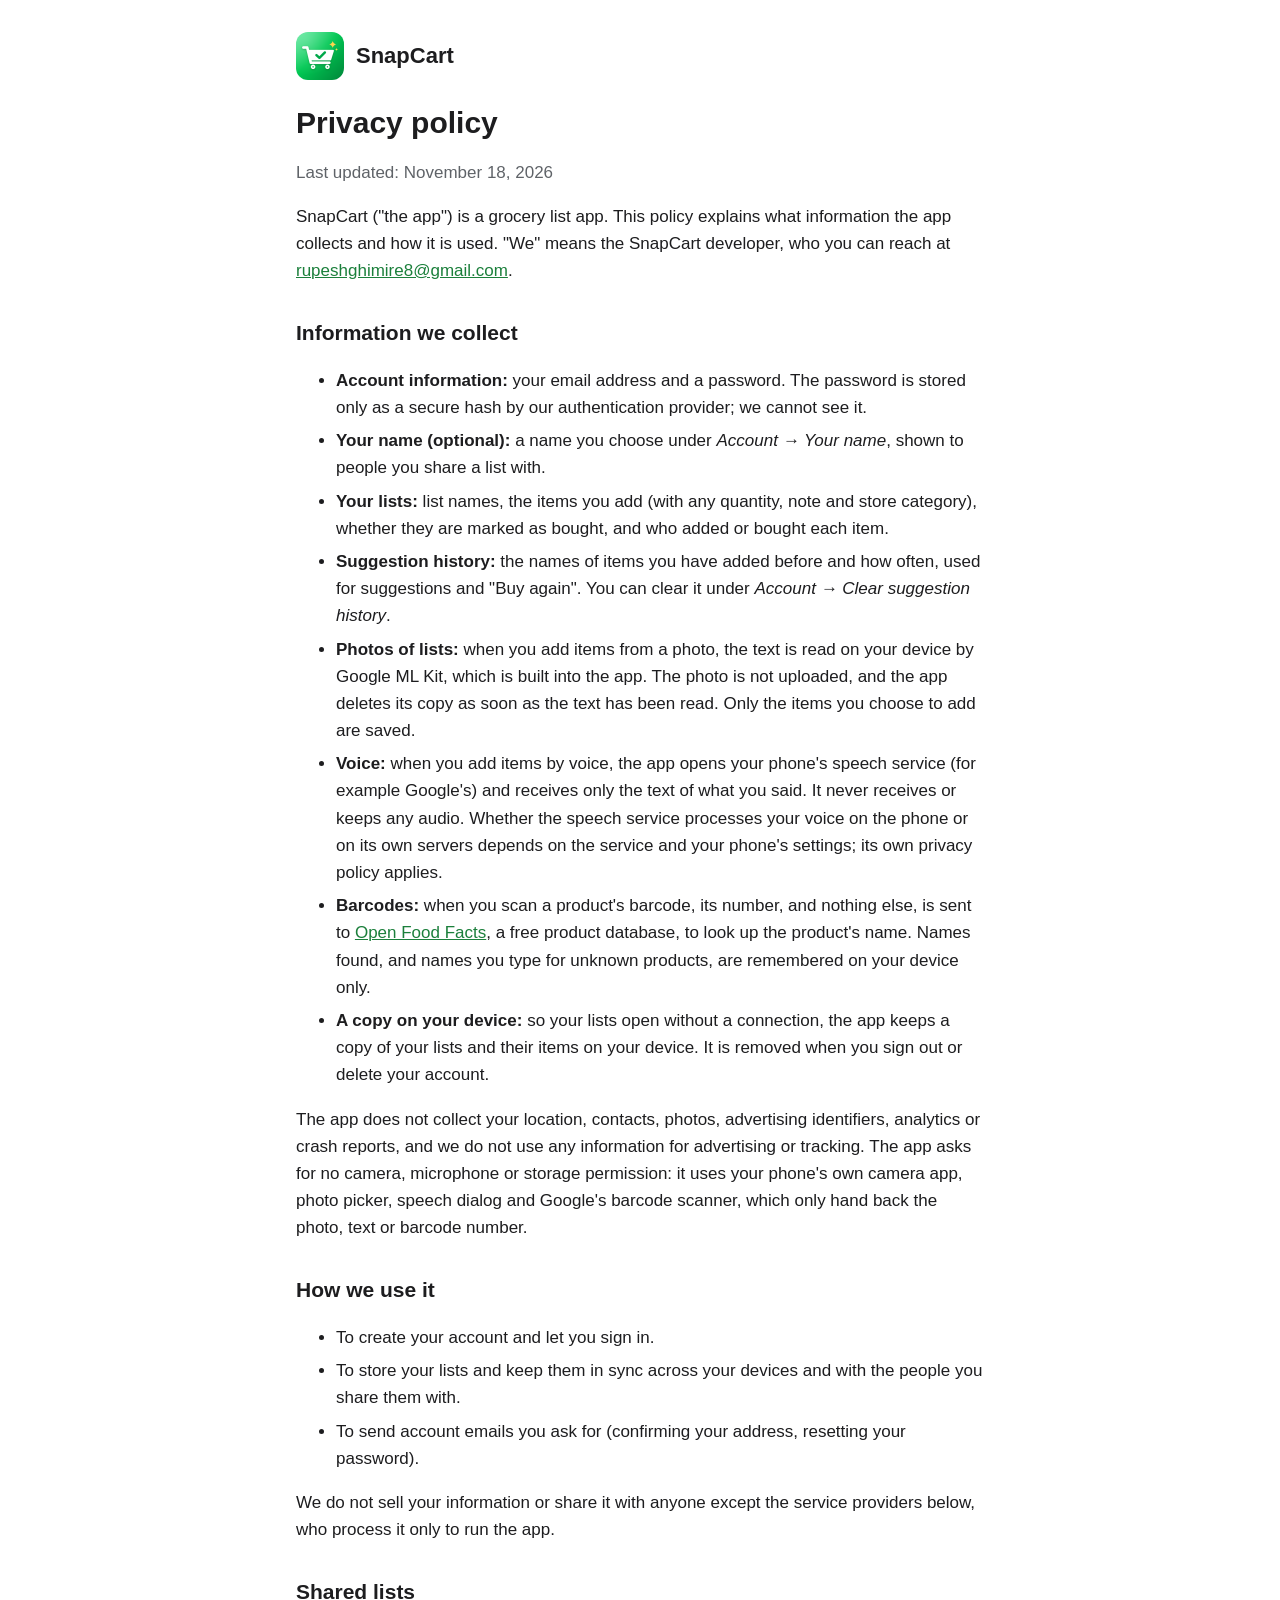
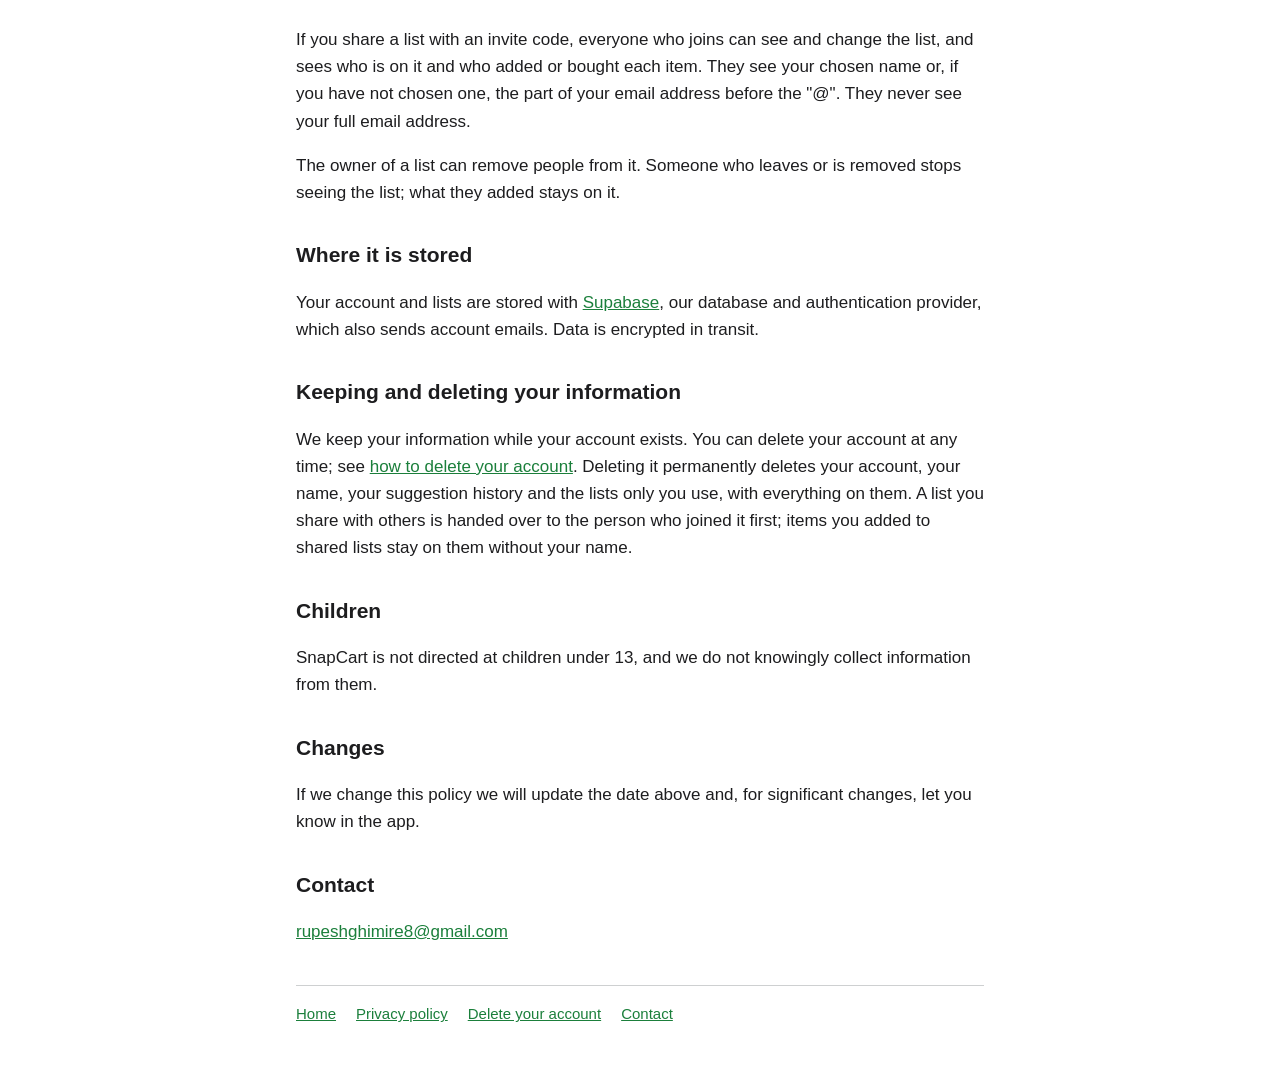
==== privacy.html @ eae43c6d "SnapCart website: privacy policy and account deletion page Co-Authored-By: Claude Opus 5.5 <noreply@" ====
<!doctype html>
<html lang="en">
<head>
<meta charset="utf-8">
<meta name="viewport" content="width=device-width, initial-scale=1">
<link rel="icon" href="icon.png">
<link rel="stylesheet" href="style.css">
<title>SnapCart privacy policy</title>
</head>
<body><main>
<header><img src="icon.png" alt=""><a href="./">SnapCart</a></header>
<h1>Privacy policy</h1>
<p class="muted">Last updated: November 18, 2026</p>
<p>SnapCart ("the app") is a grocery list app. This policy explains what information the app collects and how it is used. "We" means the SnapCart developer, who you can reach at <a href="mailto:rupeshghimire8@gmail.com">rupeshghimire8@gmail.com</a>.</p>

<h2>Information we collect</h2>
<ul>
<li><strong>Account information:</strong> your email address and a password. The password is stored only as a secure hash by our authentication provider; we cannot see it.</li>
<li><strong>Your name (optional):</strong> a name you choose under <em>Account → Your name</em>, shown to people you share a list with.</li>
<li><strong>Your lists:</strong> list names, the items you add (with any quantity, note and store category), whether they are marked as bought, and who added or bought each item.</li>
<li><strong>Suggestion history:</strong> the names of items you have added before and how often, used for suggestions and "Buy again". You can clear it under <em>Account → Clear suggestion history</em>.</li>
<li><strong>Photos of lists:</strong> when you add items from a photo, the text is read on your device by Google ML Kit, which is built into the app. The photo is not uploaded, and the app deletes its copy as soon as the text has been read. Only the items you choose to add are saved.</li>
<li><strong>Voice:</strong> when you add items by voice, the app opens your phone's speech service (for example Google's) and receives only the text of what you said. It never receives or keeps any audio. Whether the speech service processes your voice on the phone or on its own servers depends on the service and your phone's settings; its own privacy policy applies.</li>
<li><strong>Barcodes:</strong> when you scan a product's barcode, its number, and nothing else, is sent to <a href="https://world.openfoodfacts.org">Open Food Facts</a>, a free product database, to look up the product's name. Names found, and names you type for unknown products, are remembered on your device only.</li>
<li><strong>A copy on your device:</strong> so your lists open without a connection, the app keeps a copy of your lists and their items on your device. It is removed when you sign out or delete your account.</li>
</ul>
<p>The app does not collect your location, contacts, photos, advertising identifiers, analytics or crash reports, and we do not use any information for advertising or tracking. The app asks for no camera, microphone or storage permission: it uses your phone's own camera app, photo picker, speech dialog and Google's barcode scanner, which only hand back the photo, text or barcode number.</p>

<h2>How we use it</h2>
<ul>
<li>To create your account and let you sign in.</li>
<li>To store your lists and keep them in sync across your devices and with the people you share them with.</li>
<li>To send account emails you ask for (confirming your address, resetting your password).</li>
</ul>
<p>We do not sell your information or share it with anyone except the service providers below, who process it only to run the app.</p>

<h2>Shared lists</h2>
<p>If you share a list with an invite code, everyone who joins can see and change the list, and sees who is on it and who added or bought each item. They see your chosen name or, if you have not chosen one, the part of your email address before the "@". They never see your full email address.</p>
<p>The owner of a list can remove people from it. Someone who leaves or is removed stops seeing the list; what they added stays on it.</p>

<h2>Where it is stored</h2>
<p>Your account and lists are stored with <a href="https://supabase.com">Supabase</a>, our database and authentication provider, which also sends account emails. Data is encrypted in transit.</p>

<h2>Keeping and deleting your information</h2>
<p>We keep your information while your account exists. You can delete your account at any time; see <a href="delete-account.html">how to delete your account</a>. Deleting it permanently deletes your account, your name, your suggestion history and the lists only you use, with everything on them. A list you share with others is handed over to the person who joined it first; items you added to shared lists stay on them without your name.</p>

<h2>Children</h2>
<p>SnapCart is not directed at children under 13, and we do not knowingly collect information from them.</p>

<h2>Changes</h2>
<p>If we change this policy we will update the date above and, for significant changes, let you know in the app.</p>

<h2>Contact</h2>
<p><a href="mailto:rupeshghimire8@gmail.com">rupeshghimire8@gmail.com</a></p>
<nav><a href="./">Home</a><a href="privacy.html">Privacy policy</a><a href="delete-account.html">Delete your account</a><a href="mailto:rupeshghimire8@gmail.com">Contact</a></nav>
</main></body>
</html>
---- style.css ----
:root { --green: #1b7f3b; --text: #1d1d1f; --muted: #5f6368; --bg: #ffffff; --card: #f3f6f2; }
@media (prefers-color-scheme: dark) {
  :root { --green: #6fd38c; --text: #ececec; --muted: #a8adb3; --bg: #121412; --card: #1c211c; }
}
* { box-sizing: border-box; }
body { margin: 0; background: var(--bg); color: var(--text);
  font: 17px/1.6 -apple-system, BlinkMacSystemFont, "Segoe UI", Roboto, Helvetica, Arial, sans-serif; }
main { max-width: 720px; margin: 0 auto; padding: 32px 16px 64px; }
header { display: flex; align-items: center; gap: 12px; margin-bottom: 8px; }
header img { width: 48px; height: 48px; border-radius: 12px; }
header a { color: var(--text); text-decoration: none; font-weight: 700; font-size: 22px; }
h1 { font-size: 30px; line-height: 1.25; margin: 24px 0 8px; }
h2 { font-size: 21px; margin: 32px 0 8px; }
a { color: var(--green); }
.muted { color: var(--muted); }
.card { background: var(--card); border-radius: 12px; padding: 16px 20px; margin: 16px 0; }
ol li, ul li { margin: 6px 0; }
nav { display: flex; gap: 20px; flex-wrap: wrap; margin-top: 40px; padding-top: 16px;
  border-top: 1px solid color-mix(in srgb, var(--muted) 30%, transparent); font-size: 15px; }
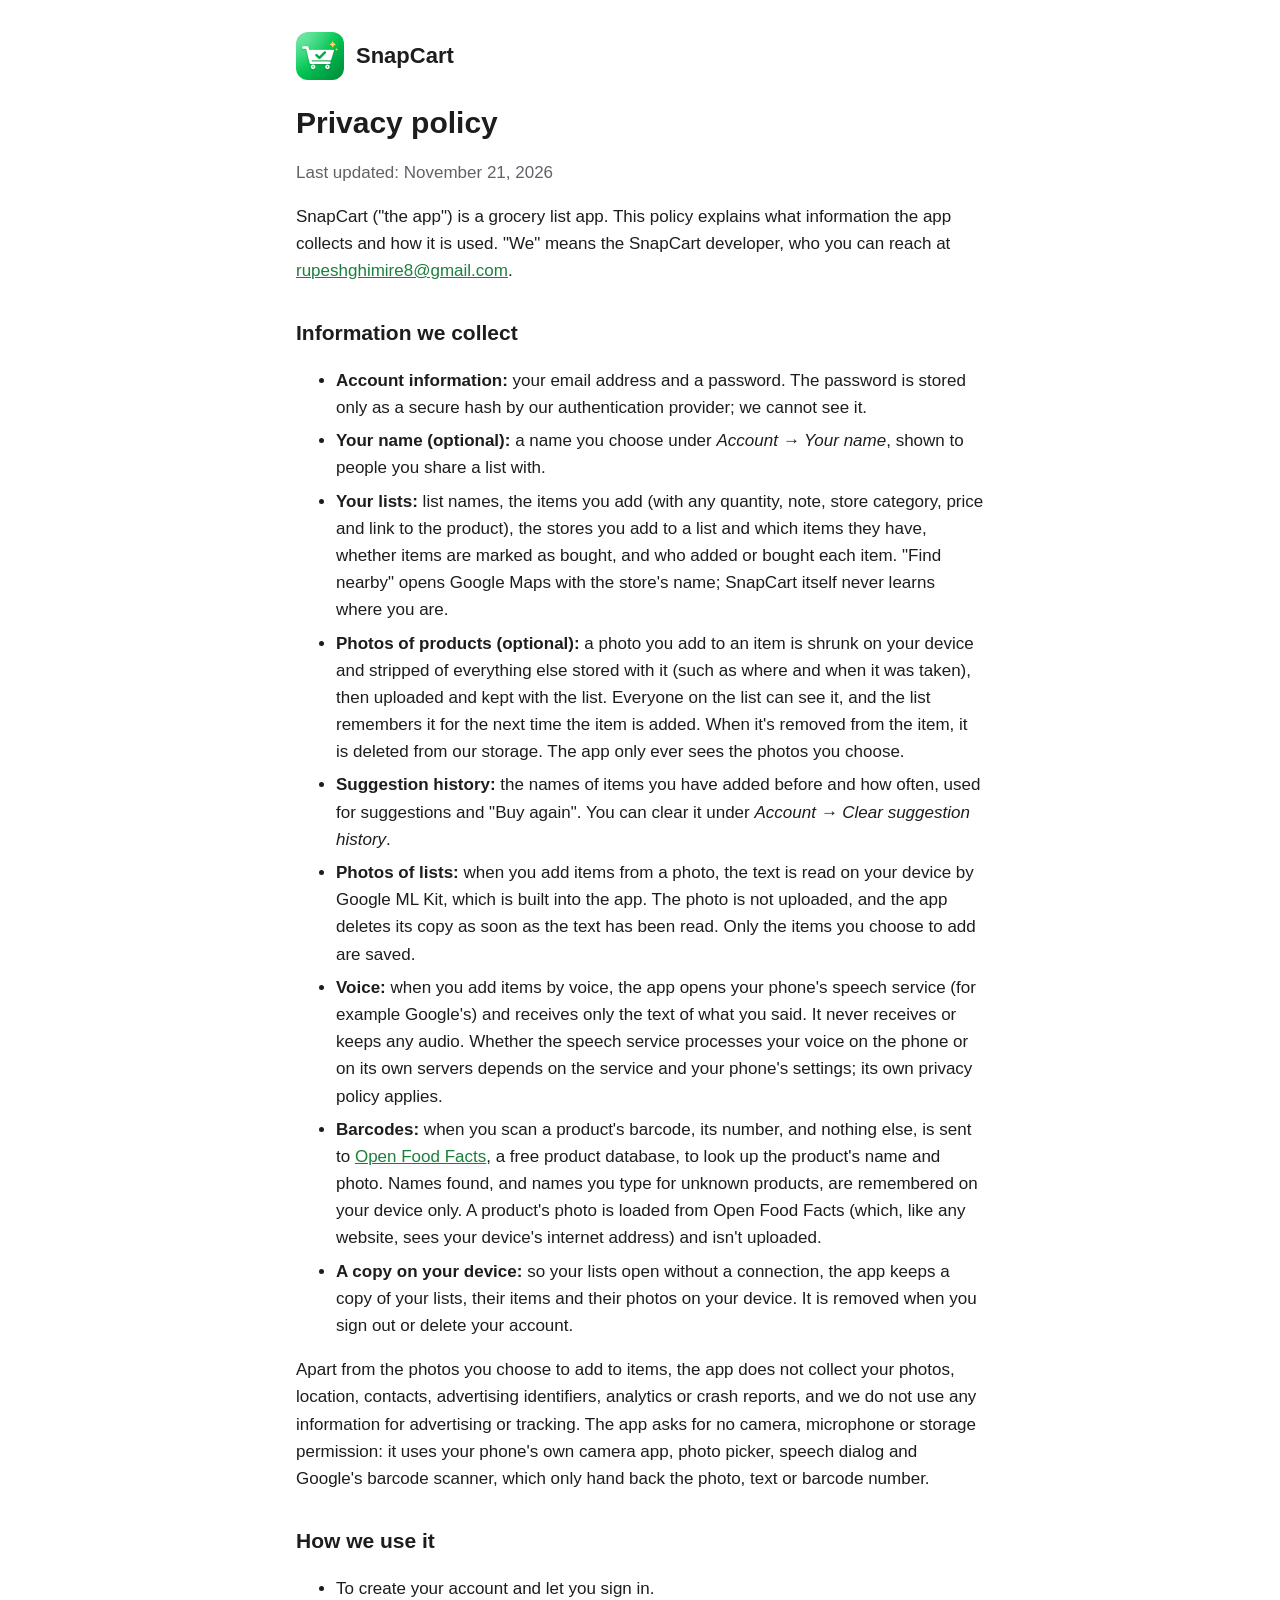
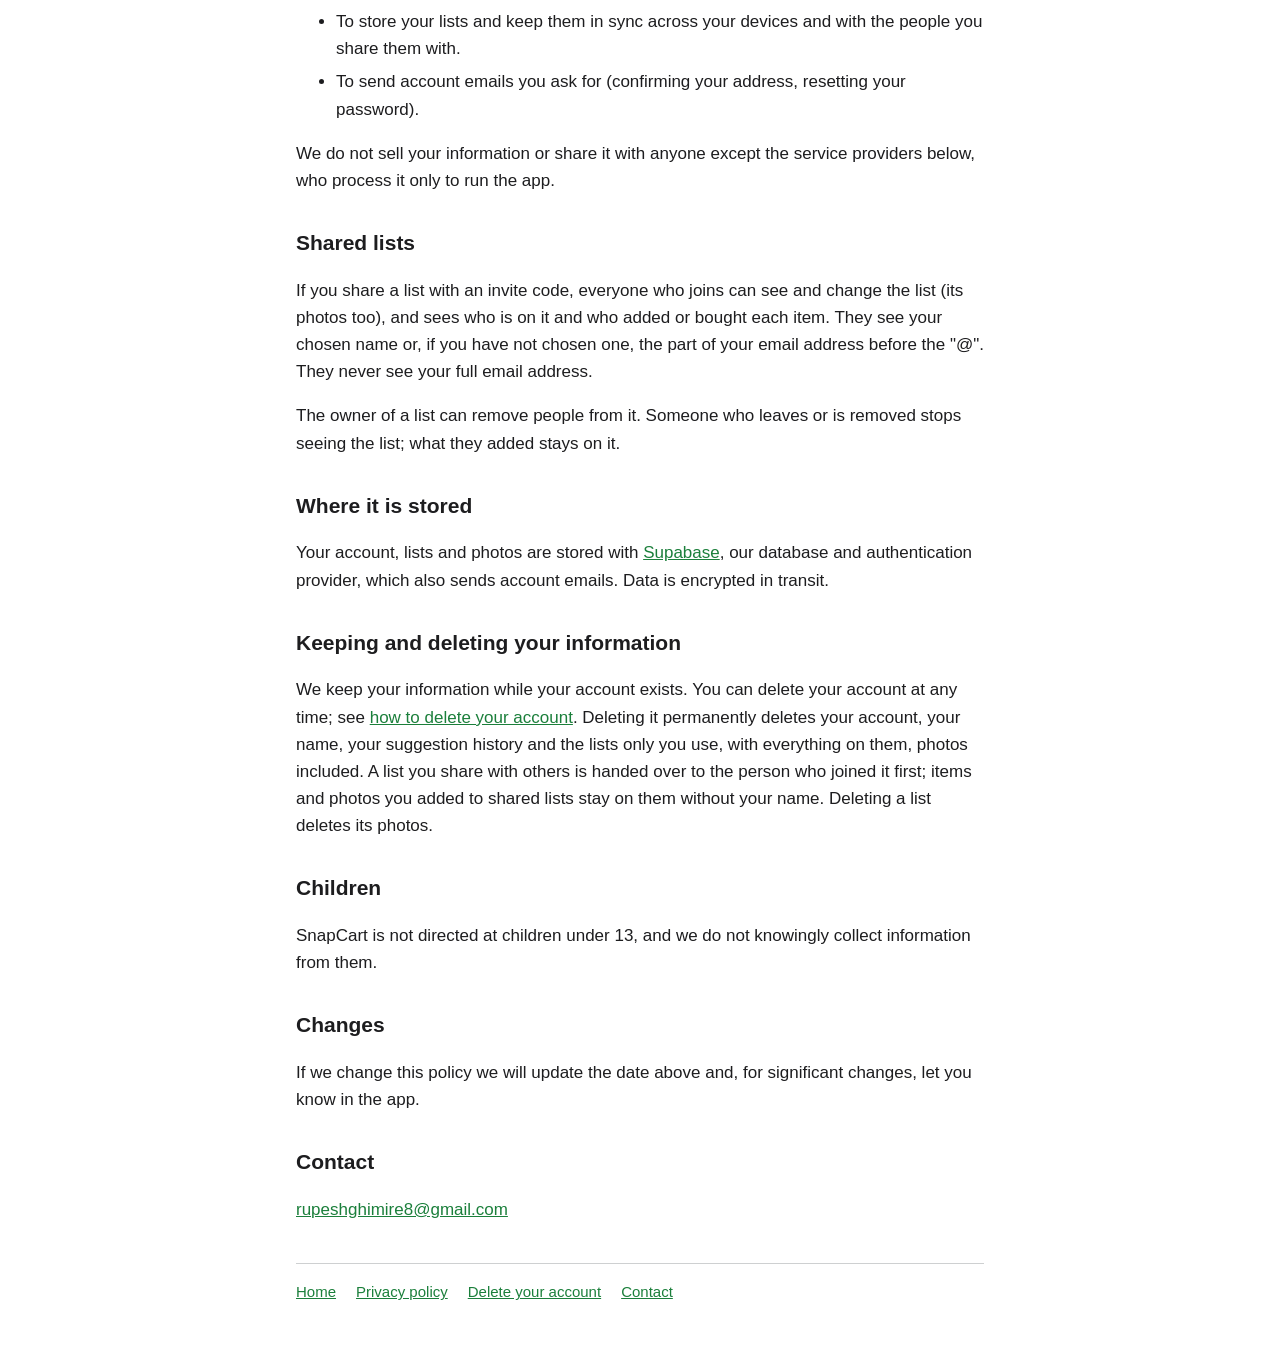
==== commit 8e85905e: "Privacy policy: product photos, stores, prices and links (app 1.0.0 build 4)" ====
--- a/privacy.html
+++ b/privacy.html
@@ -10,21 +10,22 @@
 <body><main>
 <header><img src="icon.png" alt=""><a href="./">SnapCart</a></header>
 <h1>Privacy policy</h1>
-<p class="muted">Last updated: November 18, 2026</p>
+<p class="muted">Last updated: November 21, 2026</p>
 <p>SnapCart ("the app") is a grocery list app. This policy explains what information the app collects and how it is used. "We" means the SnapCart developer, who you can reach at <a href="mailto:rupeshghimire8@gmail.com">rupeshghimire8@gmail.com</a>.</p>
 
 <h2>Information we collect</h2>
 <ul>
 <li><strong>Account information:</strong> your email address and a password. The password is stored only as a secure hash by our authentication provider; we cannot see it.</li>
 <li><strong>Your name (optional):</strong> a name you choose under <em>Account → Your name</em>, shown to people you share a list with.</li>
-<li><strong>Your lists:</strong> list names, the items you add (with any quantity, note and store category), whether they are marked as bought, and who added or bought each item.</li>
+<li><strong>Your lists:</strong> list names, the items you add (with any quantity, note, store category, price and link to the product), the stores you add to a list and which items they have, whether items are marked as bought, and who added or bought each item. "Find nearby" opens Google Maps with the store's name; SnapCart itself never learns where you are.</li>
+<li><strong>Photos of products (optional):</strong> a photo you add to an item is shrunk on your device and stripped of everything else stored with it (such as where and when it was taken), then uploaded and kept with the list. Everyone on the list can see it, and the list remembers it for the next time the item is added. When it's removed from the item, it is deleted from our storage. The app only ever sees the photos you choose.</li>
 <li><strong>Suggestion history:</strong> the names of items you have added before and how often, used for suggestions and "Buy again". You can clear it under <em>Account → Clear suggestion history</em>.</li>
 <li><strong>Photos of lists:</strong> when you add items from a photo, the text is read on your device by Google ML Kit, which is built into the app. The photo is not uploaded, and the app deletes its copy as soon as the text has been read. Only the items you choose to add are saved.</li>
 <li><strong>Voice:</strong> when you add items by voice, the app opens your phone's speech service (for example Google's) and receives only the text of what you said. It never receives or keeps any audio. Whether the speech service processes your voice on the phone or on its own servers depends on the service and your phone's settings; its own privacy policy applies.</li>
-<li><strong>Barcodes:</strong> when you scan a product's barcode, its number, and nothing else, is sent to <a href="https://world.openfoodfacts.org">Open Food Facts</a>, a free product database, to look up the product's name. Names found, and names you type for unknown products, are remembered on your device only.</li>
-<li><strong>A copy on your device:</strong> so your lists open without a connection, the app keeps a copy of your lists and their items on your device. It is removed when you sign out or delete your account.</li>
+<li><strong>Barcodes:</strong> when you scan a product's barcode, its number, and nothing else, is sent to <a href="https://world.openfoodfacts.org">Open Food Facts</a>, a free product database, to look up the product's name and photo. Names found, and names you type for unknown products, are remembered on your device only. A product's photo is loaded from Open Food Facts (which, like any website, sees your device's internet address) and isn't uploaded.</li>
+<li><strong>A copy on your device:</strong> so your lists open without a connection, the app keeps a copy of your lists, their items and their photos on your device. It is removed when you sign out or delete your account.</li>
 </ul>
-<p>The app does not collect your location, contacts, photos, advertising identifiers, analytics or crash reports, and we do not use any information for advertising or tracking. The app asks for no camera, microphone or storage permission: it uses your phone's own camera app, photo picker, speech dialog and Google's barcode scanner, which only hand back the photo, text or barcode number.</p>
+<p>Apart from the photos you choose to add to items, the app does not collect your photos, location, contacts, advertising identifiers, analytics or crash reports, and we do not use any information for advertising or tracking. The app asks for no camera, microphone or storage permission: it uses your phone's own camera app, photo picker, speech dialog and Google's barcode scanner, which only hand back the photo, text or barcode number.</p>
 
 <h2>How we use it</h2>
 <ul>
@@ -35,14 +36,14 @@
 <p>We do not sell your information or share it with anyone except the service providers below, who process it only to run the app.</p>
 
 <h2>Shared lists</h2>
-<p>If you share a list with an invite code, everyone who joins can see and change the list, and sees who is on it and who added or bought each item. They see your chosen name or, if you have not chosen one, the part of your email address before the "@". They never see your full email address.</p>
+<p>If you share a list with an invite code, everyone who joins can see and change the list (its photos too), and sees who is on it and who added or bought each item. They see your chosen name or, if you have not chosen one, the part of your email address before the "@". They never see your full email address.</p>
 <p>The owner of a list can remove people from it. Someone who leaves or is removed stops seeing the list; what they added stays on it.</p>
 
 <h2>Where it is stored</h2>
-<p>Your account and lists are stored with <a href="https://supabase.com">Supabase</a>, our database and authentication provider, which also sends account emails. Data is encrypted in transit.</p>
+<p>Your account, lists and photos are stored with <a href="https://supabase.com">Supabase</a>, our database and authentication provider, which also sends account emails. Data is encrypted in transit.</p>
 
 <h2>Keeping and deleting your information</h2>
-<p>We keep your information while your account exists. You can delete your account at any time; see <a href="delete-account.html">how to delete your account</a>. Deleting it permanently deletes your account, your name, your suggestion history and the lists only you use, with everything on them. A list you share with others is handed over to the person who joined it first; items you added to shared lists stay on them without your name.</p>
+<p>We keep your information while your account exists. You can delete your account at any time; see <a href="delete-account.html">how to delete your account</a>. Deleting it permanently deletes your account, your name, your suggestion history and the lists only you use, with everything on them, photos included. A list you share with others is handed over to the person who joined it first; items and photos you added to shared lists stay on them without your name. Deleting a list deletes its photos.</p>
 
 <h2>Children</h2>
 <p>SnapCart is not directed at children under 13, and we do not knowingly collect information from them.</p>
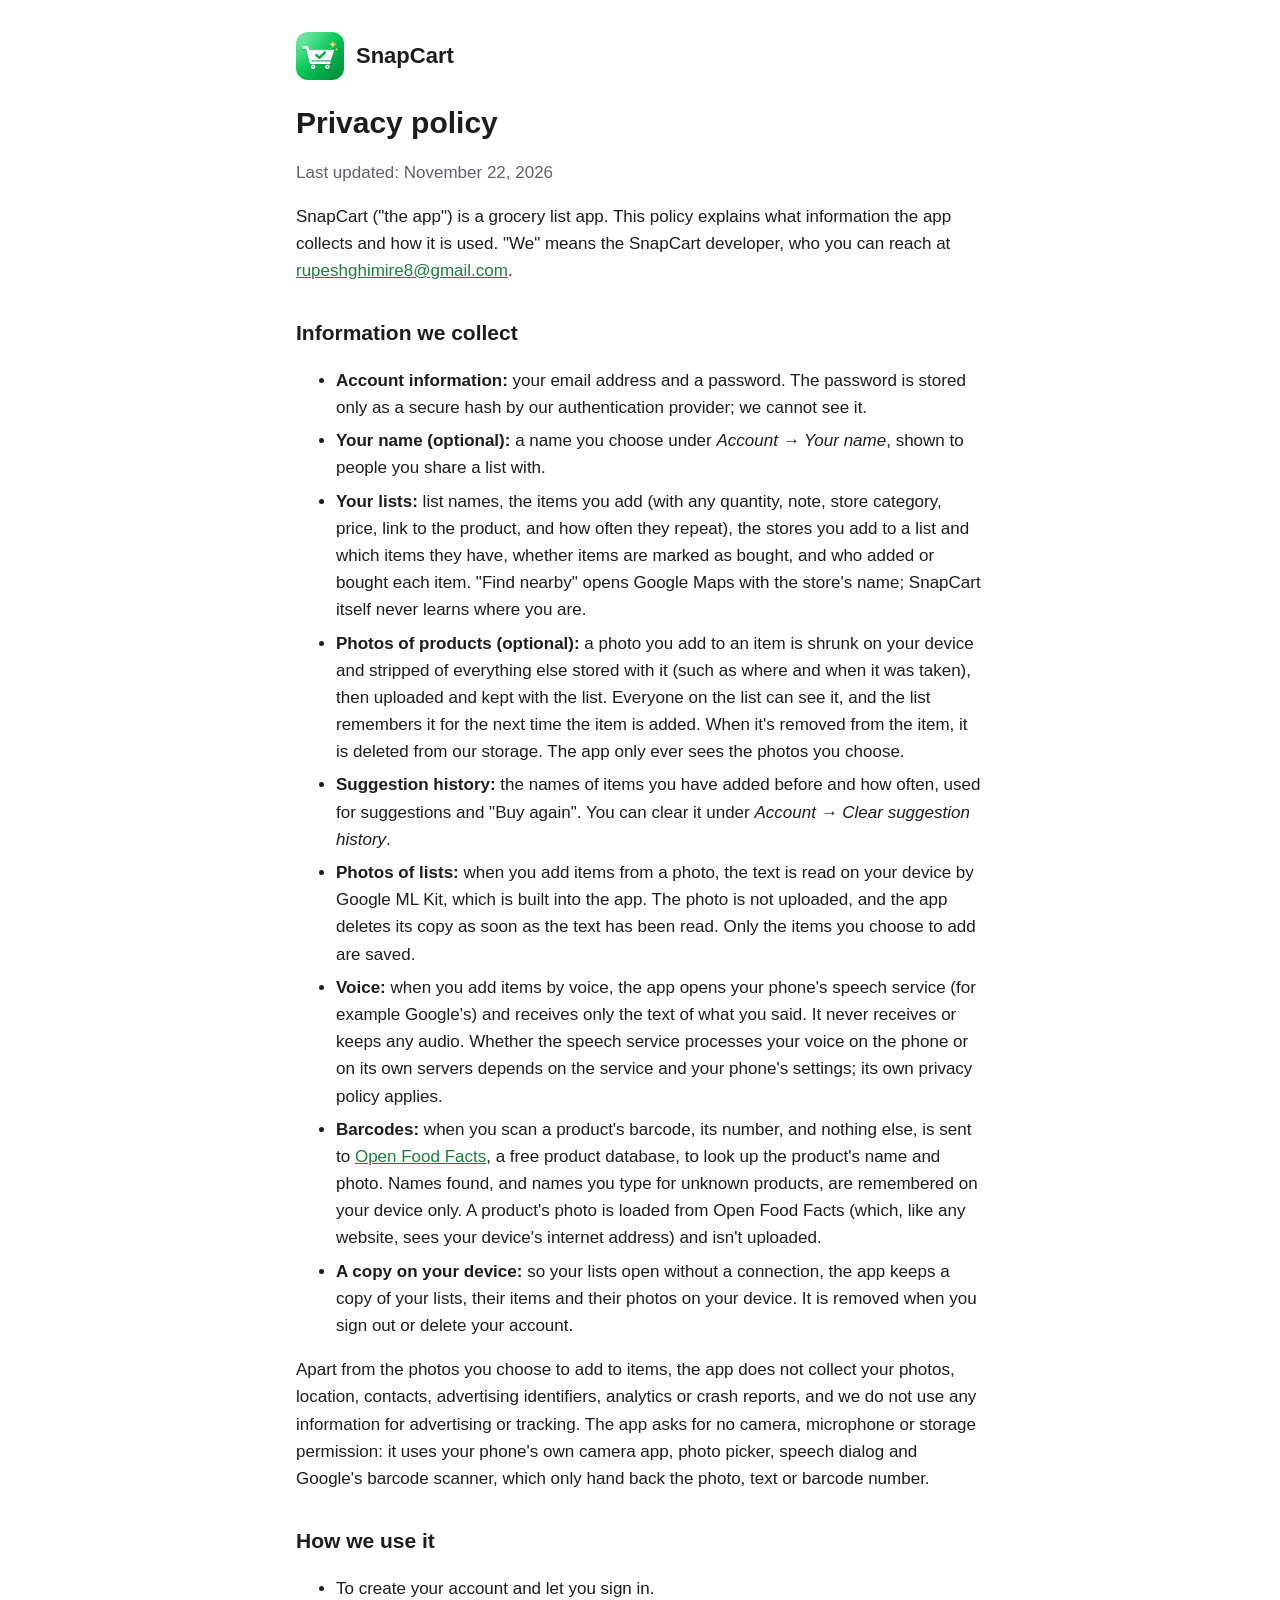
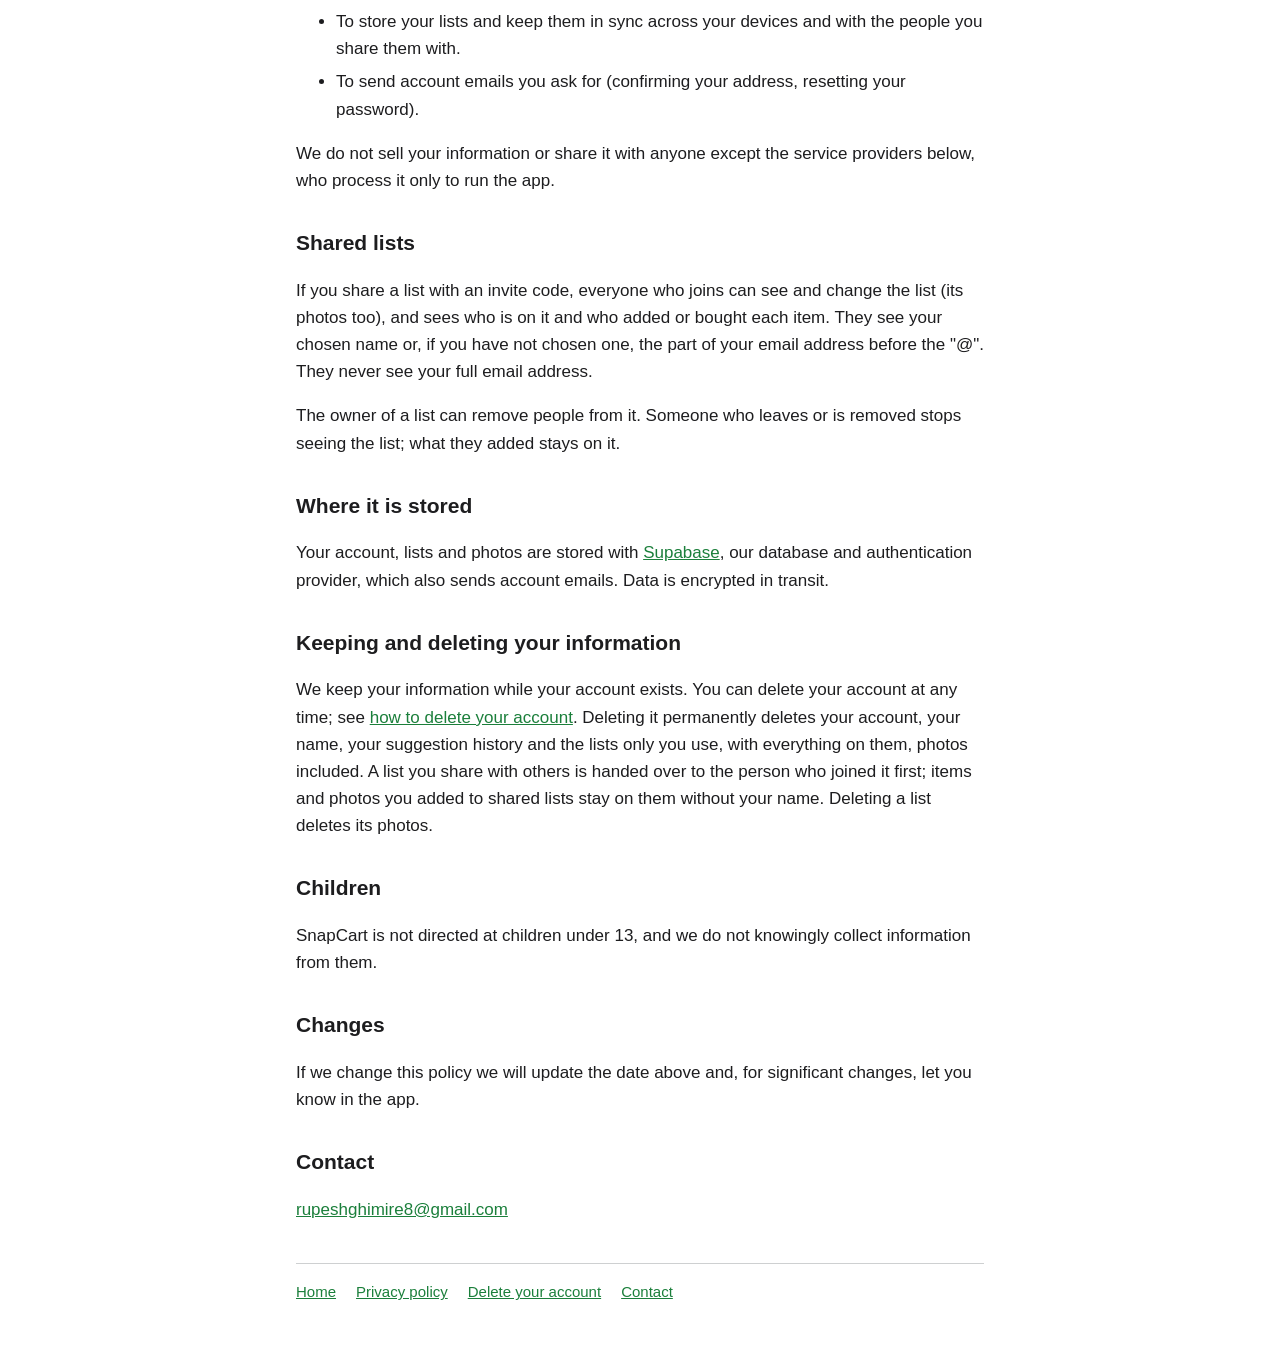
==== commit de8f39ce: "Privacy policy: lists include how often items repeat (app 1.0.0 build 5)" ====
--- a/privacy.html
+++ b/privacy.html
@@ -10,14 +10,14 @@
 <body><main>
 <header><img src="icon.png" alt=""><a href="./">SnapCart</a></header>
 <h1>Privacy policy</h1>
-<p class="muted">Last updated: November 21, 2026</p>
+<p class="muted">Last updated: November 22, 2026</p>
 <p>SnapCart ("the app") is a grocery list app. This policy explains what information the app collects and how it is used. "We" means the SnapCart developer, who you can reach at <a href="mailto:rupeshghimire8@gmail.com">rupeshghimire8@gmail.com</a>.</p>
 
 <h2>Information we collect</h2>
 <ul>
 <li><strong>Account information:</strong> your email address and a password. The password is stored only as a secure hash by our authentication provider; we cannot see it.</li>
 <li><strong>Your name (optional):</strong> a name you choose under <em>Account → Your name</em>, shown to people you share a list with.</li>
-<li><strong>Your lists:</strong> list names, the items you add (with any quantity, note, store category, price and link to the product), the stores you add to a list and which items they have, whether items are marked as bought, and who added or bought each item. "Find nearby" opens Google Maps with the store's name; SnapCart itself never learns where you are.</li>
+<li><strong>Your lists:</strong> list names, the items you add (with any quantity, note, store category, price, link to the product, and how often they repeat), the stores you add to a list and which items they have, whether items are marked as bought, and who added or bought each item. "Find nearby" opens Google Maps with the store's name; SnapCart itself never learns where you are.</li>
 <li><strong>Photos of products (optional):</strong> a photo you add to an item is shrunk on your device and stripped of everything else stored with it (such as where and when it was taken), then uploaded and kept with the list. Everyone on the list can see it, and the list remembers it for the next time the item is added. When it's removed from the item, it is deleted from our storage. The app only ever sees the photos you choose.</li>
 <li><strong>Suggestion history:</strong> the names of items you have added before and how often, used for suggestions and "Buy again". You can clear it under <em>Account → Clear suggestion history</em>.</li>
 <li><strong>Photos of lists:</strong> when you add items from a photo, the text is read on your device by Google ML Kit, which is built into the app. The photo is not uploaded, and the app deletes its copy as soon as the text has been read. Only the items you choose to add are saved.</li>
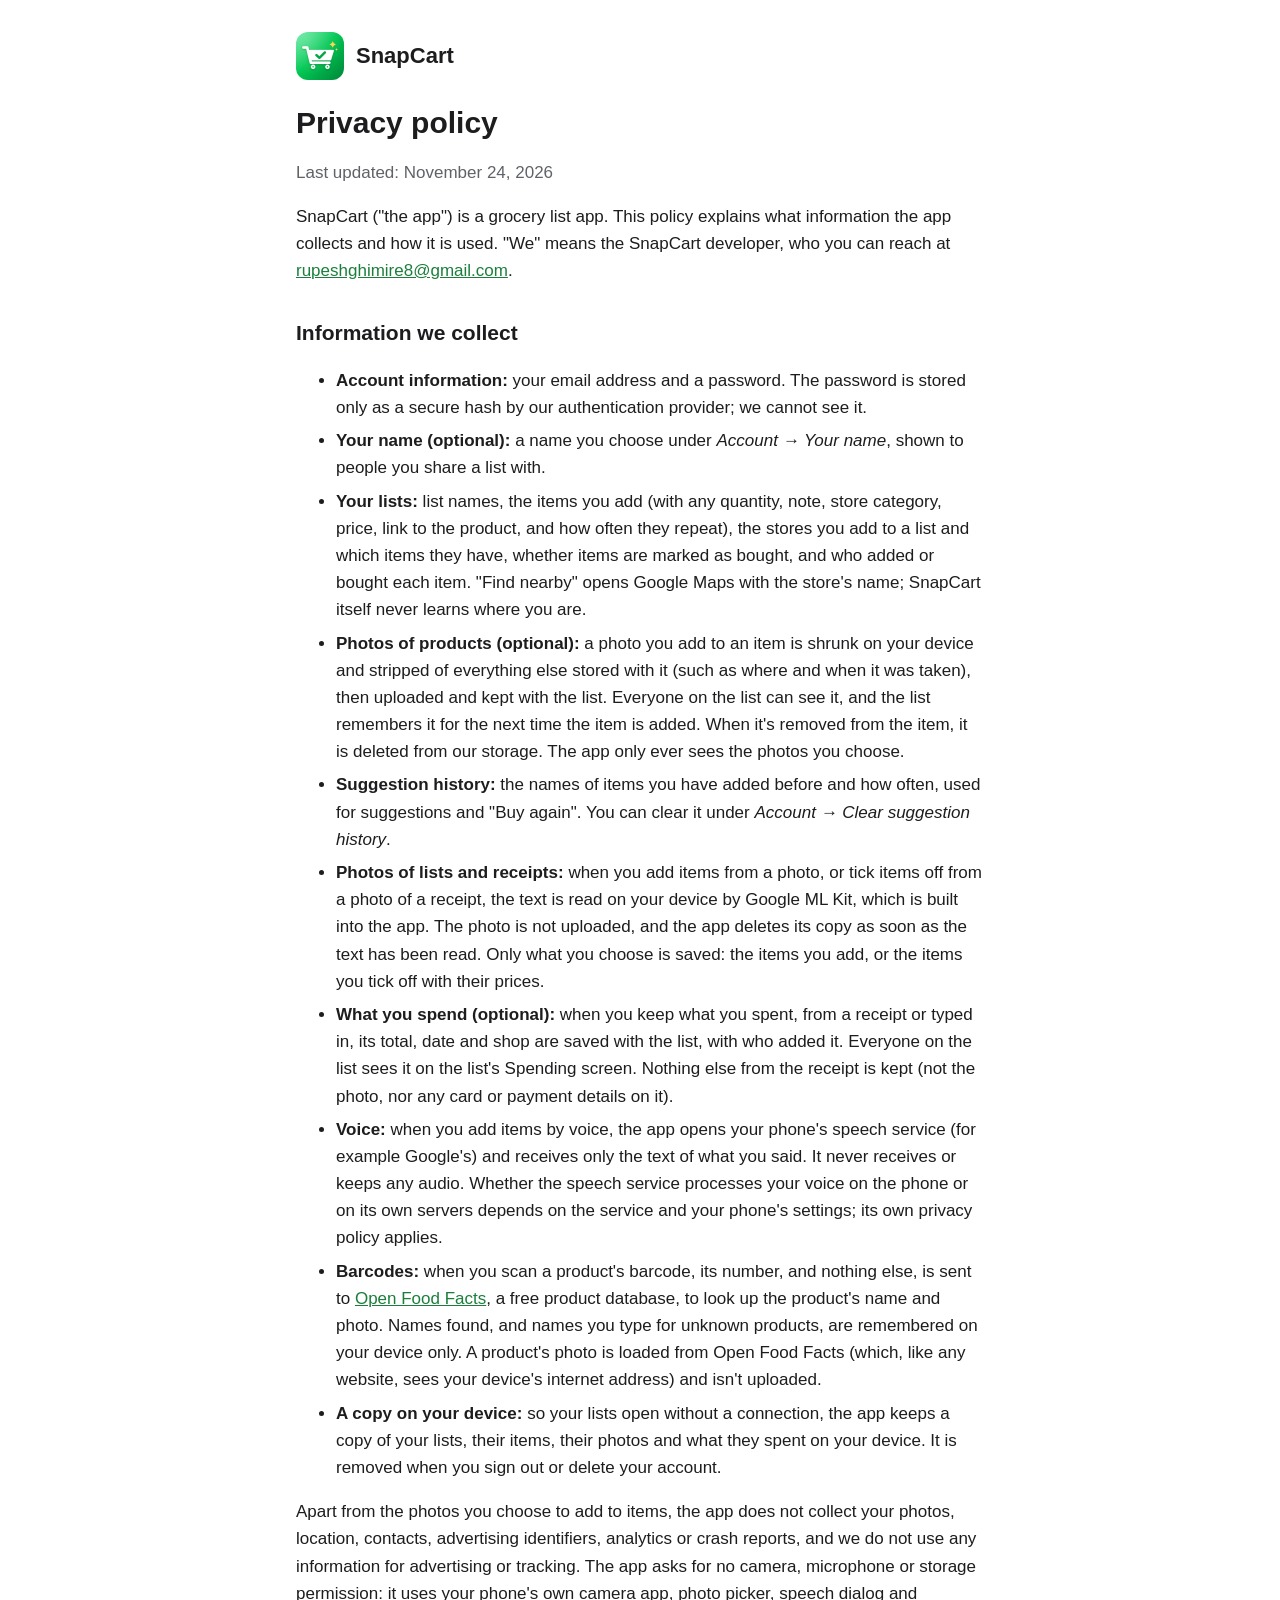
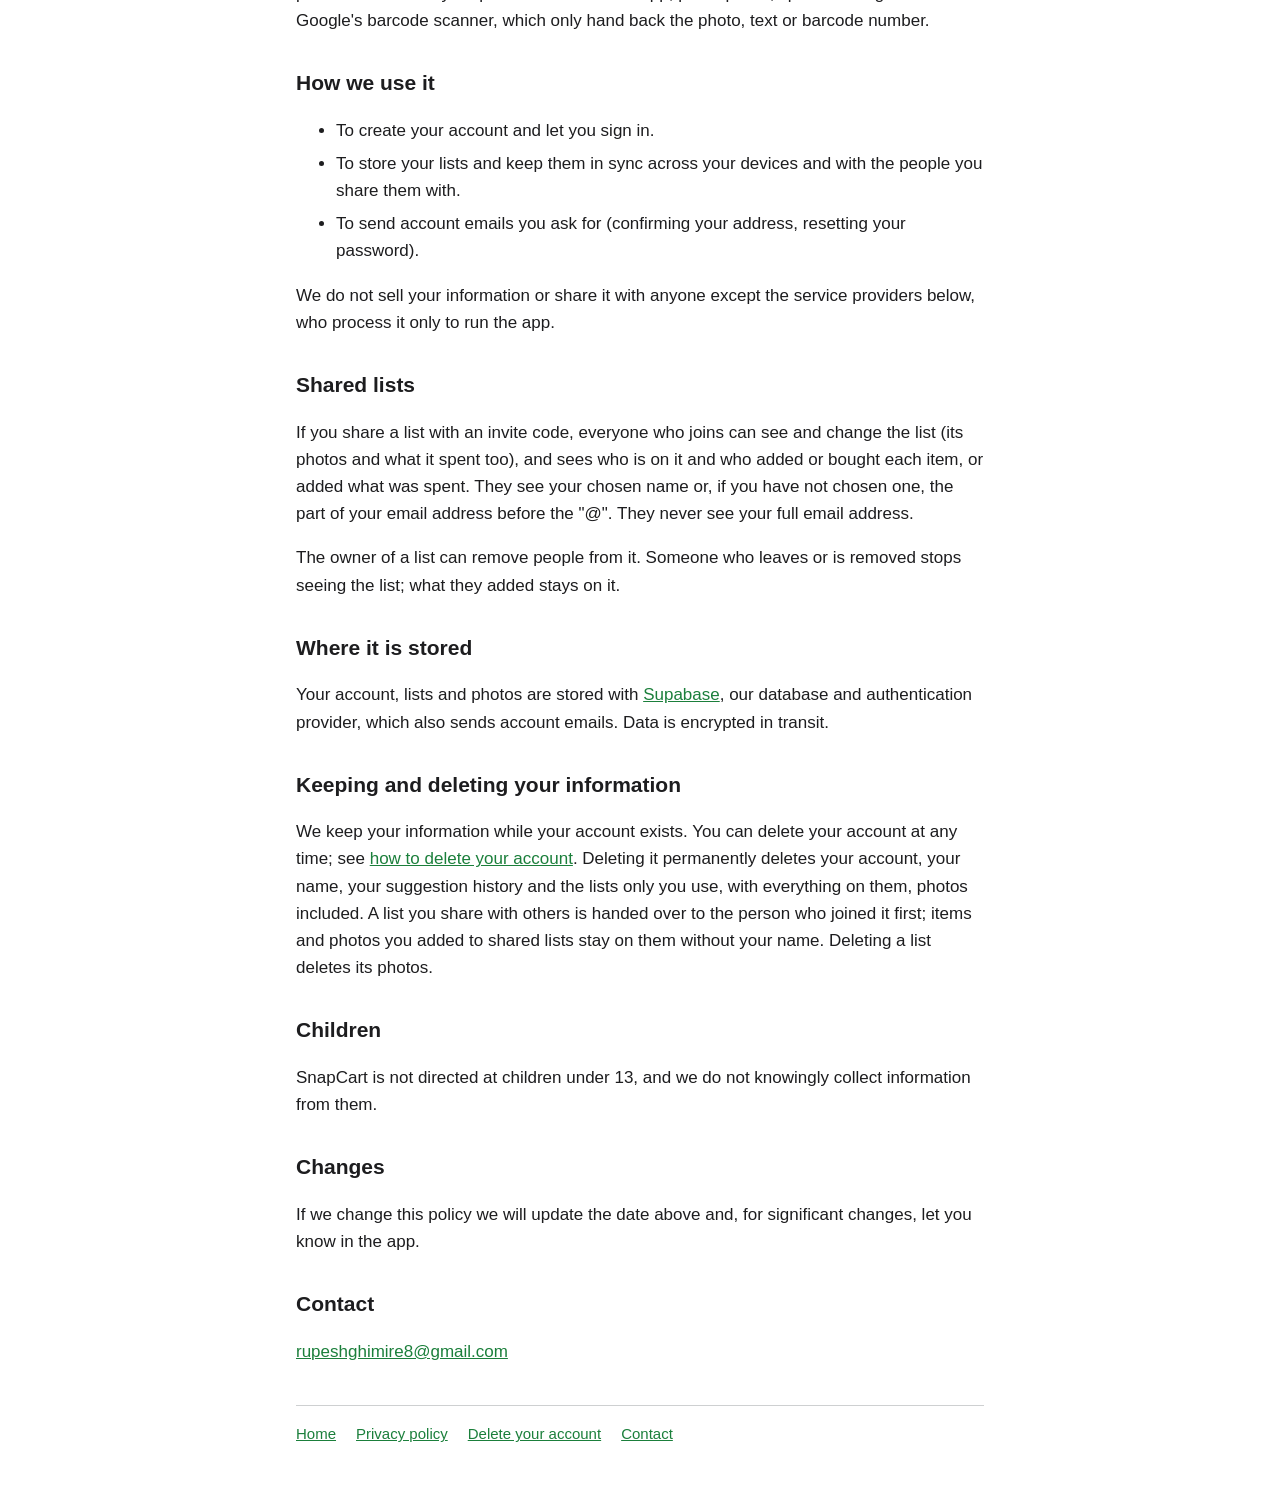
==== commit 30c7ad78: "Privacy policy: receipts and what lists spend (app 1.0.0, receipts)" ====
--- a/privacy.html
+++ b/privacy.html
@@ -10,7 +10,7 @@
 <body><main>
 <header><img src="icon.png" alt=""><a href="./">SnapCart</a></header>
 <h1>Privacy policy</h1>
-<p class="muted">Last updated: November 22, 2026</p>
+<p class="muted">Last updated: November 24, 2026</p>
 <p>SnapCart ("the app") is a grocery list app. This policy explains what information the app collects and how it is used. "We" means the SnapCart developer, who you can reach at <a href="mailto:rupeshghimire8@gmail.com">rupeshghimire8@gmail.com</a>.</p>
 
 <h2>Information we collect</h2>
@@ -20,10 +20,11 @@
 <li><strong>Your lists:</strong> list names, the items you add (with any quantity, note, store category, price, link to the product, and how often they repeat), the stores you add to a list and which items they have, whether items are marked as bought, and who added or bought each item. "Find nearby" opens Google Maps with the store's name; SnapCart itself never learns where you are.</li>
 <li><strong>Photos of products (optional):</strong> a photo you add to an item is shrunk on your device and stripped of everything else stored with it (such as where and when it was taken), then uploaded and kept with the list. Everyone on the list can see it, and the list remembers it for the next time the item is added. When it's removed from the item, it is deleted from our storage. The app only ever sees the photos you choose.</li>
 <li><strong>Suggestion history:</strong> the names of items you have added before and how often, used for suggestions and "Buy again". You can clear it under <em>Account → Clear suggestion history</em>.</li>
-<li><strong>Photos of lists:</strong> when you add items from a photo, the text is read on your device by Google ML Kit, which is built into the app. The photo is not uploaded, and the app deletes its copy as soon as the text has been read. Only the items you choose to add are saved.</li>
+<li><strong>Photos of lists and receipts:</strong> when you add items from a photo, or tick items off from a photo of a receipt, the text is read on your device by Google ML Kit, which is built into the app. The photo is not uploaded, and the app deletes its copy as soon as the text has been read. Only what you choose is saved: the items you add, or the items you tick off with their prices.</li>
+<li><strong>What you spend (optional):</strong> when you keep what you spent, from a receipt or typed in, its total, date and shop are saved with the list, with who added it. Everyone on the list sees it on the list's Spending screen. Nothing else from the receipt is kept (not the photo, nor any card or payment details on it).</li>
 <li><strong>Voice:</strong> when you add items by voice, the app opens your phone's speech service (for example Google's) and receives only the text of what you said. It never receives or keeps any audio. Whether the speech service processes your voice on the phone or on its own servers depends on the service and your phone's settings; its own privacy policy applies.</li>
 <li><strong>Barcodes:</strong> when you scan a product's barcode, its number, and nothing else, is sent to <a href="https://world.openfoodfacts.org">Open Food Facts</a>, a free product database, to look up the product's name and photo. Names found, and names you type for unknown products, are remembered on your device only. A product's photo is loaded from Open Food Facts (which, like any website, sees your device's internet address) and isn't uploaded.</li>
-<li><strong>A copy on your device:</strong> so your lists open without a connection, the app keeps a copy of your lists, their items and their photos on your device. It is removed when you sign out or delete your account.</li>
+<li><strong>A copy on your device:</strong> so your lists open without a connection, the app keeps a copy of your lists, their items, their photos and what they spent on your device. It is removed when you sign out or delete your account.</li>
 </ul>
 <p>Apart from the photos you choose to add to items, the app does not collect your photos, location, contacts, advertising identifiers, analytics or crash reports, and we do not use any information for advertising or tracking. The app asks for no camera, microphone or storage permission: it uses your phone's own camera app, photo picker, speech dialog and Google's barcode scanner, which only hand back the photo, text or barcode number.</p>
 
@@ -36,7 +37,7 @@
 <p>We do not sell your information or share it with anyone except the service providers below, who process it only to run the app.</p>
 
 <h2>Shared lists</h2>
-<p>If you share a list with an invite code, everyone who joins can see and change the list (its photos too), and sees who is on it and who added or bought each item. They see your chosen name or, if you have not chosen one, the part of your email address before the "@". They never see your full email address.</p>
+<p>If you share a list with an invite code, everyone who joins can see and change the list (its photos and what it spent too), and sees who is on it and who added or bought each item, or added what was spent. They see your chosen name or, if you have not chosen one, the part of your email address before the "@". They never see your full email address.</p>
 <p>The owner of a list can remove people from it. Someone who leaves or is removed stops seeing the list; what they added stays on it.</p>
 
 <h2>Where it is stored</h2>
